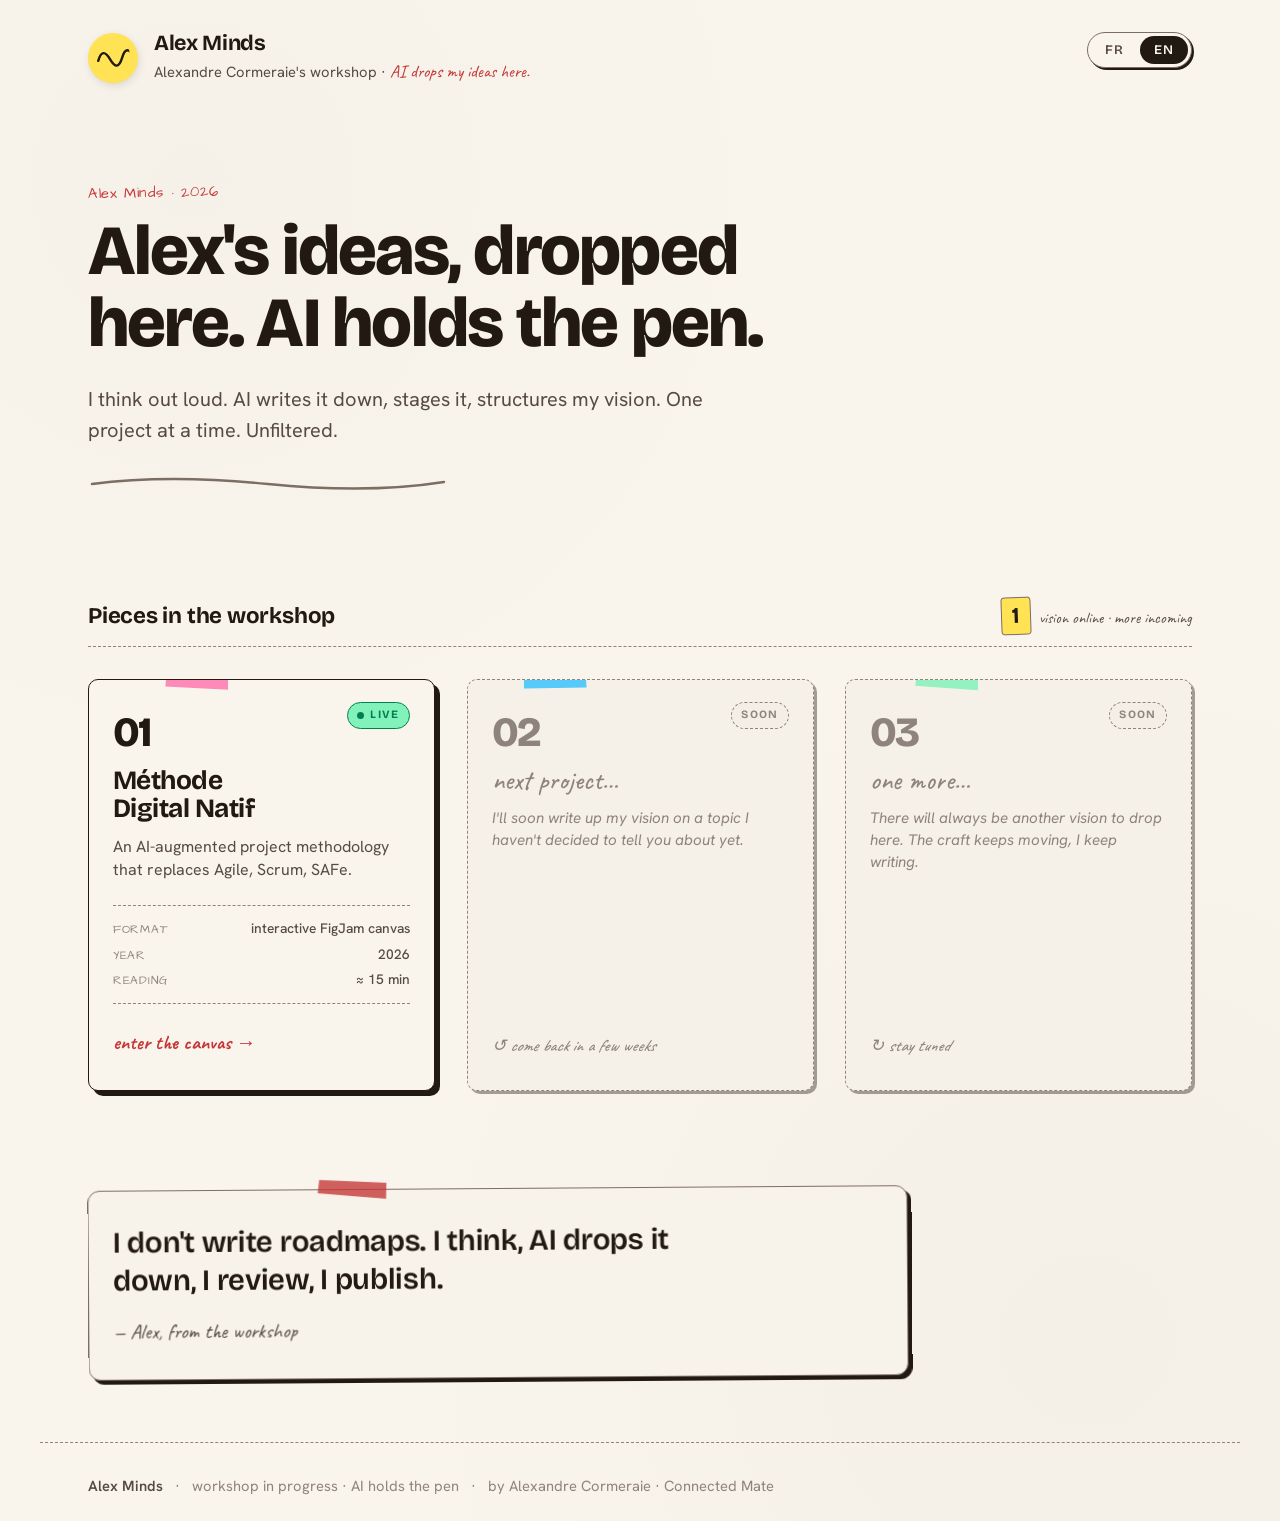
==== index.html @ 27832b53 "Initial commit — Alex Minds atelier Home FR/EN + vision 01 "Méthode Digital Natif" (canvas pan/zoom " ====
<!DOCTYPE html>
<html lang="fr">
<head>
  <meta charset="UTF-8" />
  <meta name="viewport" content="width=device-width, initial-scale=1" />
  <title>Alex Minds · L'atelier où l'IA pose mes idées</title>
  <meta name="description" content="Alex Minds — les idées d'Alex, posées ici. L'IA tient la plume. Atelier d'Alexandre Cormeraie (Connected Mate)." />

  <link rel="preconnect" href="https://fonts.googleapis.com">
  <link rel="preconnect" href="https://fonts.gstatic.com" crossorigin>
  <link href="https://fonts.googleapis.com/css2?family=Bricolage+Grotesque:opsz,wght@12..96,600;12..96,700;12..96,800&family=Hanken+Grotesk:wght@400;500;600;700&family=Caveat:wght@500;700&family=Architects+Daughter&display=swap" rel="stylesheet">

  <link rel="stylesheet" href="home.css" />
</head>
<body>

<!-- SVG filter ink (rendu griffonné des flèches) -->
<svg width="0" height="0" style="position:absolute" aria-hidden="true">
  <filter id="ink">
    <feTurbulence type="fractalNoise" baseFrequency="0.018" numOctaves="2" seed="3"/>
    <feDisplacementMap in="SourceGraphic" scale="1.2"/>
  </filter>
</svg>

<header class="home-header">
  <div class="brand-block">
    <span class="brand-mark" aria-hidden="true">
      <svg width="34" height="34" viewBox="0 0 34 34"><path d="M2 18 Q 8 4 14 18 T 26 18 T 38 18" fill="none" stroke="currentColor" stroke-width="2.4" stroke-linecap="round"/></svg>
    </span>
    <div>
      <h1>Alex Minds</h1>
      <p><span
           data-fr="l'atelier d'Alexandre Cormeraie · "
           data-en="Alexandre Cormeraie's workshop · ">l'atelier d'Alexandre Cormeraie · </span><span class="hand"
           data-fr="l'IA pose mes idées ici."
           data-en="AI drops my ideas here.">l'IA pose mes idées ici.</span></p>
    </div>
  </div>

  <div class="lang-toggle" role="tablist" aria-label="Langue / Language">
    <button type="button" class="lang-btn is-active" data-lang="fr" aria-pressed="true">FR</button>
    <button type="button" class="lang-btn" data-lang="en" aria-pressed="false">EN</button>
  </div>
</header>

<main class="home-main">

  <!-- ───────────────────────────────────────────────────────────
       INTRO — manifeste court, bilingue
       ─────────────────────────────────────────────────────────── -->
  <section class="intro">
    <p class="intro-eyebrow"
       data-fr="Alex Minds · 2026"
       data-en="Alex Minds · 2026">Alex Minds · 2026</p>

    <h2 class="intro-title"
        data-fr="Les idées d'Alex, posées ici. L'IA tient la plume."
        data-en="Alex's ideas, dropped here. AI holds the pen.">Les idées d'Alex, posées ici. L'IA tient la plume.</h2>

    <p class="intro-lede"
       data-fr="Je pense, je décris à voix haute. L'IA écrit, met en scène, structure ma vision. Un projet à la fois. Sans filtre."
       data-en="I think out loud. AI writes it down, stages it, structures my vision. One project at a time. Unfiltered.">
      Je pense, je décris à voix haute. L'IA écrit, met en scène, structure ma vision. Un projet à la fois. Sans filtre.
    </p>

    <span class="intro-line" aria-hidden="true">
      <svg viewBox="0 0 360 24"><path d="M4 14 Q 80 4 180 14 T 356 12" fill="none" stroke="currentColor" stroke-width="2.4" stroke-linecap="round"/></svg>
    </span>
  </section>

  <!-- ───────────────────────────────────────────────────────────
       GRILLE DES VISIONS
       ─────────────────────────────────────────────────────────── -->
  <section class="visions" aria-labelledby="visions-title">
    <header class="visions-head">
      <h3 id="visions-title"
          data-fr="Les pièces de l'atelier"
          data-en="Pieces in the workshop">Les pièces de l'atelier</h3>
      <p class="visions-counter">
        <span class="counter-num">1</span>
        <span class="counter-label hand"
              data-fr="vision en ligne · d'autres arrivent"
              data-en="vision online · more incoming">vision en ligne · d'autres arrivent</span>
      </p>
    </header>

    <div class="visions-grid">

      <!-- ═══ 01 — MÉTHODE DIGITAL NATIF (actif) ═══ -->
      <a class="vision-card vision-card-live has-washi has-washi--pink"
         href="methode-digital-natif.html">
        <span class="vision-num">01</span>
        <span class="vision-status">
          <span class="status-dot"></span>
          <span class="status-text"
                data-fr="EN LIGNE"
                data-en="LIVE">EN LIGNE</span>
        </span>

        <h4 class="vision-title">Méthode Digital&nbsp;Natif</h4>

        <p class="vision-tagline"
           data-fr="Une méthodologie projet IA-augmentée qui remplace Agile, Scrum, SAFe."
           data-en="An AI-augmented project methodology that replaces Agile, Scrum, SAFe.">
          Une méthodologie projet IA-augmentée qui remplace Agile, Scrum, SAFe.
        </p>

        <ul class="vision-meta">
          <li>
            <span class="meta-key"
                  data-fr="format"
                  data-en="format">format</span>
            <span class="meta-val"
                  data-fr="canvas FigJam interactif"
                  data-en="interactive FigJam canvas">canvas FigJam interactif</span>
          </li>
          <li>
            <span class="meta-key"
                  data-fr="année"
                  data-en="year">année</span>
            <span class="meta-val">2026</span>
          </li>
          <li>
            <span class="meta-key"
                  data-fr="lecture"
                  data-en="reading">lecture</span>
            <span class="meta-val"
                  data-fr="≈ 15 min"
                  data-en="≈ 15 min">≈ 15 min</span>
          </li>
        </ul>

        <span class="vision-cta hand"
              data-fr="entrer dans le canvas →"
              data-en="enter the canvas →">entrer dans le canvas →</span>
      </a>

      <!-- ═══ 02 — SLOT À VENIR ═══ -->
      <article class="vision-card vision-card-soon has-washi has-washi--blue"
               aria-disabled="true">
        <span class="vision-num">02</span>
        <span class="vision-status status-soon">
          <span class="status-text"
                data-fr="BIENTÔT"
                data-en="SOON">BIENTÔT</span>
        </span>

        <h4 class="vision-title vision-title-soon hand"
            data-fr="le prochain projet…"
            data-en="next project…">le prochain projet…</h4>

        <p class="vision-tagline-soon"
           data-fr="J'écris bientôt ma vision sur un sujet que je n'ai pas encore décidé de te dire."
           data-en="I'll soon write up my vision on a topic I haven't decided to tell you about yet.">
          J'écris bientôt ma vision sur un sujet que je n'ai pas encore décidé de te dire.
        </p>

        <span class="vision-cta vision-cta-disabled hand"
              data-fr="↺ reviens ici dans quelques semaines"
              data-en="↺ come back in a few weeks">↺ reviens ici dans quelques semaines</span>
      </article>

      <!-- ═══ 03 — SLOT À VENIR ═══ -->
      <article class="vision-card vision-card-soon has-washi has-washi--mint"
               aria-disabled="true">
        <span class="vision-num">03</span>
        <span class="vision-status status-soon">
          <span class="status-text"
                data-fr="BIENTÔT"
                data-en="SOON">BIENTÔT</span>
        </span>

        <h4 class="vision-title vision-title-soon hand"
            data-fr="encore une…"
            data-en="one more…">encore une…</h4>

        <p class="vision-tagline-soon"
           data-fr="Il y aura toujours une nouvelle vision à poser ici. Le métier change, j'écris au fur et à mesure."
           data-en="There will always be another vision to drop here. The craft keeps moving, I keep writing.">
          Il y aura toujours une nouvelle vision à poser ici. Le métier change, j'écris au fur et à mesure.
        </p>

        <span class="vision-cta vision-cta-disabled hand"
              data-fr="↻ stay tuned"
              data-en="↻ stay tuned">↻ stay tuned</span>
      </article>

    </div>
  </section>

  <!-- ───────────────────────────────────────────────────────────
       SECTION SIGNATURE
       ─────────────────────────────────────────────────────────── -->
  <section class="signature-section">
    <p class="signature-quote"
       data-fr="Je ne fais pas de roadmap. Je pense, l'IA pose, je relis, je publie."
       data-en="I don't write roadmaps. I think, AI drops it down, I review, I publish.">
      Je ne fais pas de roadmap. Je pense, l'IA pose, je relis, je publie.
    </p>
    <p class="signature-sign hand"
       data-fr="— Alex, depuis l'atelier"
       data-en="— Alex, from the workshop">— Alex, depuis l'atelier</p>
  </section>

</main>

<footer class="home-footer">
  <p>
    <strong>Alex Minds</strong>
    <span class="footer-sep">·</span>
    <span data-fr="l'atelier en cours · l'IA tient la plume"
          data-en="workshop in progress · AI holds the pen">l'atelier en cours · l'IA tient la plume</span>
    <span class="footer-sep">·</span>
    <span class="footer-author" data-fr="par Alexandre Cormeraie · Connected Mate"
          data-en="by Alexandre Cormeraie · Connected Mate">par Alexandre Cormeraie · Connected Mate</span>
  </p>
</footer>

<script>
  // ════════════════ LANG TOGGLE (FR / EN) ════════════════
  (function () {
    const STORE_KEY = 'ac-vision-lang';

    function applyLang(lang) {
      // Texte des éléments avec data-fr / data-en
      document.querySelectorAll('[data-fr], [data-en]').forEach(el => {
        const v = el.dataset[lang];
        if (v) el.textContent = v;
      });

      // État visuel des boutons + ARIA
      document.querySelectorAll('.lang-btn').forEach(btn => {
        const active = btn.dataset.lang === lang;
        btn.classList.toggle('is-active', active);
        btn.setAttribute('aria-pressed', active ? 'true' : 'false');
      });

      // Lang attribute du <html> pour cohérence sémantique
      document.documentElement.setAttribute('lang', lang);

      // Persist
      try { localStorage.setItem(STORE_KEY, lang); } catch (e) { /* ignore */ }
    }

    // Init au chargement : reprend la préférence ou la langue navigateur
    let initial = 'fr';
    try {
      const stored = localStorage.getItem(STORE_KEY);
      if (stored === 'fr' || stored === 'en') {
        initial = stored;
      } else if (navigator.language && navigator.language.toLowerCase().startsWith('en')) {
        initial = 'en';
      }
    } catch (e) { /* ignore */ }
    applyLang(initial);

    // Écouteurs sur les boutons
    document.querySelectorAll('.lang-btn').forEach(btn => {
      btn.addEventListener('click', () => applyLang(btn.dataset.lang));
    });

    // Raccourci clavier : L pour toggle
    document.addEventListener('keydown', e => {
      if (e.key === 'l' || e.key === 'L') {
        const cur = document.documentElement.getAttribute('lang') || 'fr';
        applyLang(cur === 'fr' ? 'en' : 'fr');
      }
    });
  })();
</script>

</body>
</html>
---- home.css ----
/* ════════════════════════════════════════════════════════════════════
   ALEXANDRE CORMERAIE — HOMEPAGE
   Style : FigJam papier crème, sticky notes, encre manuscrite
   ════════════════════════════════════════════════════════════════════ */

:root {
  /* Surfaces */
  --paper: oklch(0.97 0.012 80);
  --paper-shade: oklch(0.945 0.012 80);
  --paper-shadow: oklch(0 0 0 / 0.10);

  /* Encres */
  --ink: oklch(0.22 0.018 60);
  --ink-soft: oklch(0.42 0.018 60);
  --ink-faint: oklch(0.62 0.018 60);
  --ink-line: oklch(0.55 0.025 60);

  /* Sticky notes (saturés FigJam) */
  --yellow: oklch(0.92 0.16 95);
  --pink: oklch(0.78 0.20 0);
  --pink-deep: oklch(0.55 0.20 5);
  --mint: oklch(0.88 0.13 160);
  --mint-deep: oklch(0.52 0.14 162);
  --blue: oklch(0.78 0.16 240);
  --blue-deep: oklch(0.45 0.14 240);
  --carmillon: oklch(0.55 0.18 25);

  /* Typo */
  --display: 'Bricolage Grotesque', 'Inter', system-ui, sans-serif;
  --body: 'Hanken Grotesk', system-ui, sans-serif;
  --hand: 'Caveat', 'Architects Daughter', cursive;
  --note: 'Architects Daughter', cursive;

  /* Espaces (4pt scale) */
  --s-1: 4px;
  --s-2: 8px;
  --s-3: 12px;
  --s-4: 16px;
  --s-5: 24px;
  --s-6: 32px;
  --s-7: 48px;
  --s-8: 64px;
  --s-9: 96px;

  /* Tokens responsives unifiés — utilisés partout pour garantir la cohérence */
  /* Desktop par défaut. Override aux breakpoints plus bas */
  --space-page: var(--s-7);      /* padding gauche/droite des sections principales */
  --space-section: var(--s-9);   /* écart entre blocs majeurs (intro → visions → signature) */
  --space-card: var(--s-5);      /* padding intérieur d'une carte */
  --space-card-y: var(--s-6);    /* padding vertical d'une carte */
  --space-inner: var(--s-4);     /* gap entre éléments d'une même rangée */
  --space-stack: var(--s-3);     /* gap entre lignes dans un bloc texte */

  --ease-out-q: cubic-bezier(0.16, 1, 0.3, 1);
}

/* Tablet (≤1024) : on resserre légèrement */
@media (max-width: 1024px) {
  :root {
    --space-page: var(--s-6);
    --space-section: var(--s-7);
    --space-card-y: var(--s-5);
  }
}

/* Mobile (≤720) : encore plus compact */
@media (max-width: 720px) {
  :root {
    --space-page: var(--s-5);
    --space-section: var(--s-7);
    --space-card: var(--s-4);
    --space-card-y: var(--s-5);
    --space-inner: var(--s-3);
    --space-stack: var(--s-2);
  }
}

/* Small phones (≤480) : plancher cohérent */
@media (max-width: 480px) {
  :root {
    --space-page: var(--s-4);
    --space-section: var(--s-6);
    --space-card: var(--s-4);
    --space-card-y: var(--s-4);
  }
}

* { box-sizing: border-box; margin: 0; padding: 0; }

html, body {
  font-family: var(--body);
  font-size: 16px;
  line-height: 1.5;
  color: var(--ink);
  background: var(--paper);
  background-image:
    radial-gradient(circle at 15% 12%, oklch(from var(--paper) calc(l - 0.012) c h) 0%, transparent 35%),
    radial-gradient(circle at 85% 88%, oklch(from var(--paper) calc(l - 0.018) c h) 0%, transparent 40%);
  min-height: 100vh;
}

.hand { font-family: var(--hand); }

/* ════════════════ HEADER ════════════════ */
.home-header {
  display: flex;
  justify-content: space-between;
  align-items: flex-start;
  padding: var(--space-card-y) var(--space-page);
  max-width: 1200px;
  margin: 0 auto;
  gap: var(--space-inner);
}

.brand-block {
  display: flex;
  align-items: center;
  gap: var(--s-4);
}

.brand-mark {
  display: inline-flex;
  width: 50px; height: 50px;
  align-items: center;
  justify-content: center;
  background: var(--yellow);
  color: var(--ink);
  border-radius: 50%;
  box-shadow:
    0 1px 0 oklch(0.90 0.04 90),
    1px 3px 8px var(--paper-shadow);
  transform: rotate(-7deg);
  flex-shrink: 0;
}

.brand-block h1 {
  font-family: var(--display);
  font-weight: 700;
  font-size: 1.35rem;
  line-height: 1.1;
  letter-spacing: -0.015em;
}
.brand-block p {
  font-size: 0.92rem;
  color: var(--ink-soft);
  margin-top: 2px;
}
.brand-block p .hand {
  color: var(--carmillon);
  font-size: 1.1rem;
}

/* Lang toggle */
.lang-toggle {
  display: inline-flex;
  background: var(--paper);
  border: 1.5px solid var(--ink-line);
  border-radius: 999px;
  padding: 3px;
  gap: 2px;
  box-shadow: 2px 2px 0 var(--ink);
}
.lang-btn {
  font-family: var(--display);
  font-weight: 600;
  font-size: 0.82rem;
  letter-spacing: 0.08em;
  padding: 6px 14px;
  border: none;
  background: transparent;
  color: var(--ink-soft);
  border-radius: 999px;
  cursor: pointer;
  transition: background 180ms var(--ease-out-q), color 180ms;
}
.lang-btn:hover { color: var(--ink); }
.lang-btn.is-active {
  background: var(--ink);
  color: var(--paper);
}

/* ════════════════ MAIN ════════════════ */
.home-main {
  max-width: 1200px;
  margin: 0 auto;
  padding: var(--space-card-y) var(--space-page) var(--s-8);
}

/* ── INTRO ── */
.intro {
  margin-top: var(--space-card-y);
  margin-bottom: var(--space-section);
  max-width: 760px;
  position: relative;
}
.intro-eyebrow {
  font-family: var(--note);
  font-size: 0.92rem;
  color: var(--carmillon);
  letter-spacing: 0.04em;
  margin-bottom: var(--s-3);
  transform: rotate(-1deg);
  display: inline-block;
}
.intro-title {
  font-family: var(--display);
  font-weight: 800;
  font-size: clamp(2.6rem, 5vw + 1rem, 4.4rem);
  line-height: 1.02;
  letter-spacing: -0.025em;
  margin-bottom: var(--s-5);
  color: var(--ink);
}
.intro-lede {
  font-size: clamp(1.05rem, 0.5vw + 1rem, 1.25rem);
  line-height: 1.55;
  color: var(--ink-soft);
  max-width: 60ch;
}
.intro-line {
  display: block;
  margin-top: var(--s-5);
  max-width: 360px;
  color: var(--ink-line);
}
.intro-line svg { width: 100%; height: auto; filter: url(#ink); }

/* ── SECTION VISIONS ── */
.visions {
  margin-bottom: var(--space-section);
}
.visions-head {
  display: flex;
  align-items: baseline;
  justify-content: space-between;
  margin-bottom: var(--space-card-y);
  padding-bottom: var(--space-stack);
  border-bottom: 1.5px dashed var(--ink-faint);
}
.visions-head h3 {
  font-family: var(--display);
  font-weight: 700;
  font-size: 1.4rem;
  letter-spacing: -0.01em;
  color: var(--ink);
}
.visions-counter {
  display: flex;
  align-items: baseline;
  gap: var(--s-2);
}
.counter-num {
  font-family: var(--display);
  font-weight: 700;
  font-size: 1.4rem;
  background: var(--yellow);
  color: var(--ink);
  padding: 1px 10px;
  border-radius: 4px;
  border: 1px solid var(--ink-line);
  display: inline-block;
  transform: rotate(-2deg);
}
.counter-label {
  font-size: 1rem;
  color: var(--ink-soft);
}

/* ── GRILLE ── */
.visions-grid {
  display: grid;
  grid-template-columns: repeat(auto-fit, minmax(320px, 1fr));
  gap: var(--space-card-y);
}

/* ── CARTE DE VISION ── */
.vision-card {
  position: relative;
  display: block;
  background: var(--paper);
  border: 1.6px solid var(--ink);
  border-radius: 10px;
  padding: var(--space-card-y) var(--space-card);
  box-shadow: 5px 5px 0 var(--ink);
  text-decoration: none;
  color: var(--ink);
  transition: transform 250ms var(--ease-out-q), box-shadow 250ms;
  overflow: hidden;
  min-height: 360px;
  display: flex;
  flex-direction: column;
}

.vision-card-live {
  cursor: pointer;
}
.vision-card-live:hover {
  transform: translate(-2px, -3px);
  box-shadow: 8px 8px 0 var(--ink);
}
.vision-card-live:active {
  transform: translate(2px, 2px);
  box-shadow: 2px 2px 0 var(--ink);
}

.vision-card-soon {
  background: oklch(from var(--paper) calc(l - 0.012) c h);
  border-color: var(--ink-faint);
  border-style: dashed;
  box-shadow: 3px 3px 0 oklch(from var(--ink) l c h / 0.4);
  cursor: default;
}

.vision-num {
  font-family: var(--display);
  font-weight: 800;
  font-size: 2.6rem;
  line-height: 1;
  color: var(--ink);
  letter-spacing: -0.04em;
  margin-bottom: var(--s-3);
  display: block;
}
.vision-card-soon .vision-num {
  color: var(--ink-faint);
}

.vision-status {
  position: absolute;
  top: 22px;
  right: 24px;
  display: inline-flex;
  align-items: center;
  gap: 6px;
  font-family: var(--display);
  font-weight: 700;
  font-size: 0.7rem;
  letter-spacing: 0.12em;
  padding: 4px 9px;
  border-radius: 999px;
  background: var(--mint);
  color: var(--mint-deep);
  border: 1px solid var(--mint-deep);
}
.status-dot {
  display: inline-block;
  width: 7px; height: 7px;
  border-radius: 50%;
  background: var(--mint-deep);
  animation: status-pulse 1.6s ease-in-out infinite;
}
@keyframes status-pulse {
  0%, 100% { opacity: 1; transform: scale(1); }
  50%      { opacity: 0.55; transform: scale(0.78); }
}
.status-soon {
  background: oklch(from var(--paper) calc(l - 0.02) c h);
  color: var(--ink-faint);
  border-color: var(--ink-faint);
  border-style: dashed;
}

.vision-title {
  font-family: var(--display);
  font-weight: 700;
  font-size: 1.65rem;
  line-height: 1.08;
  letter-spacing: -0.02em;
  margin-bottom: var(--s-3);
  color: var(--ink);
  max-width: 14ch;
}
.vision-title-soon {
  font-family: var(--hand);
  font-weight: 500;
  font-size: 1.7rem;
  letter-spacing: 0;
  color: var(--ink-faint);
}

.vision-tagline {
  font-size: 1rem;
  line-height: 1.45;
  color: var(--ink-soft);
  margin-bottom: var(--s-5);
  flex: 1;
}
.vision-tagline-soon {
  font-size: 0.95rem;
  line-height: 1.45;
  color: var(--ink-faint);
  margin-bottom: var(--s-5);
  font-style: italic;
  flex: 1;
}

.vision-meta {
  list-style: none;
  display: flex;
  flex-direction: column;
  gap: 4px;
  margin-bottom: var(--s-5);
  padding: var(--s-3) 0;
  border-top: 1px dashed var(--ink-faint);
  border-bottom: 1px dashed var(--ink-faint);
}
.vision-meta li {
  display: flex;
  justify-content: space-between;
  align-items: baseline;
  font-size: 0.86rem;
}
.meta-key {
  font-family: var(--note);
  color: var(--ink-faint);
  letter-spacing: 0.06em;
  font-size: 0.78rem;
  text-transform: uppercase;
}
.meta-val {
  color: var(--ink-soft);
  font-weight: 500;
}

.vision-cta {
  font-family: var(--hand);
  font-size: 1.25rem;
  color: var(--carmillon);
  font-weight: 700;
  align-self: flex-start;
}
.vision-card-live:hover .vision-cta {
  text-decoration: underline;
  text-decoration-thickness: 2px;
  text-underline-offset: 4px;
}
.vision-cta-disabled {
  color: var(--ink-faint);
  font-size: 1.05rem;
  font-weight: 500;
  font-style: italic;
}

/* ── WASHI TAPE (réutilisé du canvas) ── */
.has-washi {
  position: relative;
}
.has-washi::before {
  content: "";
  position: absolute;
  z-index: 2;
  pointer-events: none;
  width: 64px; height: 18px;
  top: -8px; left: 14%;
  background-color: var(--yellow);
  color: oklch(0.62 0.10 90);
  background-image:
    repeating-linear-gradient(
      90deg,
      oklch(from currentColor l c h / 0) 0,
      oklch(from currentColor l c h / 0) 6px,
      oklch(from currentColor l c h / 0.08) 6px,
      oklch(from currentColor l c h / 0.08) 7px
    );
  clip-path: polygon(2% 12%, 98% 4%, 99% 92%, 1% 86%);
  box-shadow: 0 1.5px 3px oklch(0 0 0 / 0.10);
  opacity: 0.85;
  transform: rotate(-3deg);
}
.has-washi--pink::before {
  background-color: var(--pink);
  color: var(--pink-deep);
  transform: rotate(2deg);
  left: 22%;
}
.has-washi--blue::before {
  background-color: var(--blue);
  color: var(--blue-deep);
  transform: rotate(-2deg);
  left: 16%;
}
.has-washi--mint::before {
  background-color: var(--mint);
  color: var(--mint-deep);
  transform: rotate(3deg);
  left: 20%;
}

/* ── SECTION SIGNATURE ── */
.signature-section {
  margin-top: var(--space-section);
  padding: var(--space-card-y) var(--space-card);
  background: oklch(from var(--paper) calc(l - 0.008) c h);
  border: 1.5px solid var(--ink-line);
  border-radius: 12px;
  position: relative;
  max-width: 820px;
  transform: rotate(-0.4deg);
  box-shadow: 4px 4px 0 var(--ink);
}
.signature-section::after {
  content: "";
  position: absolute;
  top: -10px; left: 28%;
  width: 70px; height: 18px;
  background: var(--carmillon);
  opacity: 0.78;
  clip-path: polygon(2% 12%, 98% 4%, 99% 92%, 1% 86%);
  transform: rotate(4deg);
}
.signature-quote {
  font-family: var(--display);
  font-weight: 600;
  font-size: clamp(1.3rem, 1.4vw + 0.9rem, 1.85rem);
  line-height: 1.3;
  color: var(--ink);
  max-width: 30ch;
  margin-bottom: var(--s-4);
  letter-spacing: -0.01em;
}
.signature-sign {
  font-size: 1.3rem;
  color: var(--ink-soft);
}

/* ── FOOTER ── */
.home-footer {
  max-width: 1200px;
  margin: 0 auto;
  padding: var(--space-card-y) var(--space-page) var(--space-card);
  border-top: 1.5px dashed var(--ink-faint);
  font-size: 0.92rem;
  color: var(--ink-faint);
}
.home-footer strong {
  color: var(--ink-soft);
  font-weight: 600;
}
.footer-sep {
  margin: 0 var(--s-2);
  color: var(--ink-faint);
}

/* ════════════════ MOBILE ════════════════ */
/* ════════════════ MOBILE LAYOUT (≤720px) ════════════════ */
/* Les paddings/gaps sont gérés par les tokens --space-* qui s'adaptent automatiquement. */
/* Ici uniquement les changements de LAYOUT (flex direction, grid columns) qui ne peuvent pas être tokenisés. */
@media (max-width: 720px) {
  .home-header { flex-direction: column; }
  .visions-head {
    flex-direction: column;
    gap: var(--space-stack);
    align-items: flex-start;
  }
  .visions-grid { grid-template-columns: 1fr; }
  .vision-card { min-height: 0; }
}

/* ════════════════ ENTRY ANIMATION ════════════════ */
@keyframes card-drop-in {
  from { opacity: 0; transform: translateY(14px) scale(0.985); }
  to   { opacity: 1; transform: translateY(0) scale(1); }
}
.vision-card { animation: card-drop-in 600ms var(--ease-out-q) both; }
.vision-card:nth-child(1) { animation-delay: 80ms; }
.vision-card:nth-child(2) { animation-delay: 200ms; }
.vision-card:nth-child(3) { animation-delay: 320ms; }

@media (prefers-reduced-motion: reduce) {
  .vision-card { animation: none; }
  .status-dot { animation: none; }
}
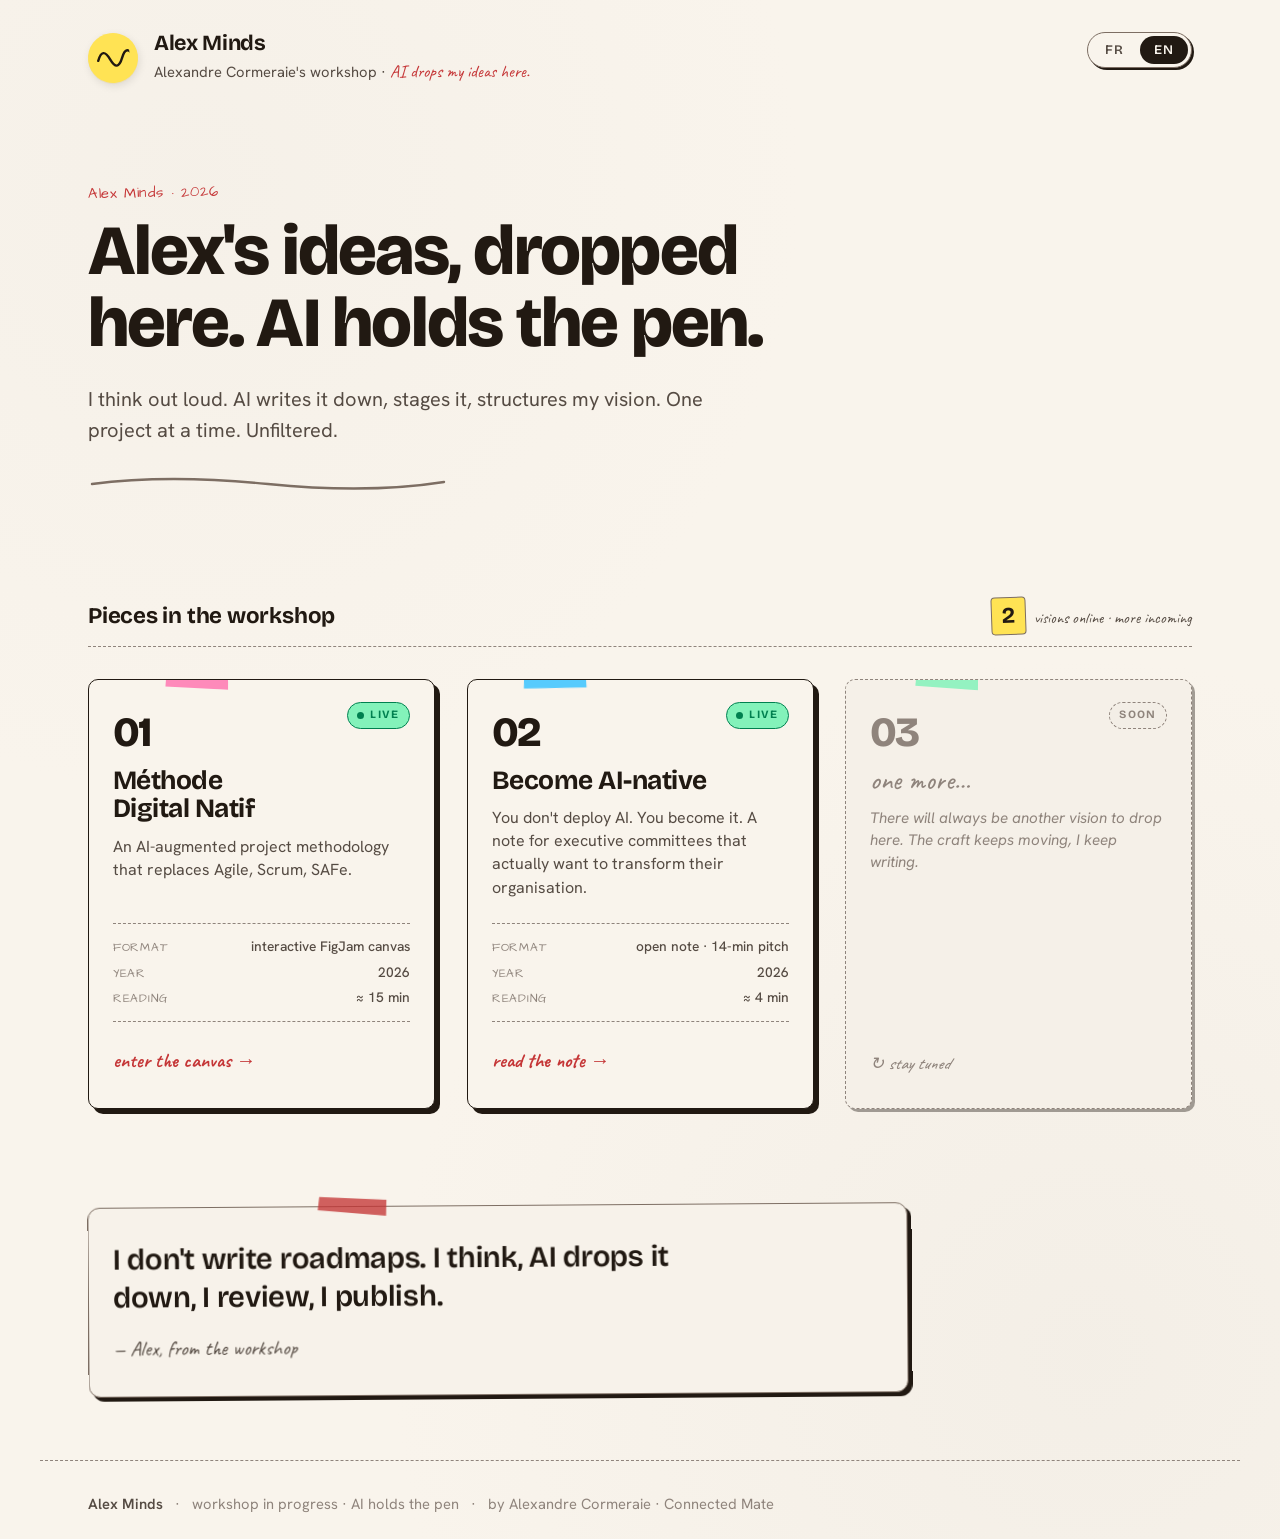
==== commit d2e47776: "fix: dégage les flèches parasites qui passent par-dessus Browser 2 User feedback : "des flèches vert" ====
--- a/index.html
+++ b/index.html
@@ -77,10 +77,10 @@
           data-fr="Les pièces de l'atelier"
           data-en="Pieces in the workshop">Les pièces de l'atelier</h3>
       <p class="visions-counter">
-        <span class="counter-num">1</span>
+        <span class="counter-num">2</span>
         <span class="counter-label hand"
-              data-fr="vision en ligne · d'autres arrivent"
-              data-en="vision online · more incoming">vision en ligne · d'autres arrivent</span>
+              data-fr="visions en ligne · d'autres arrivent"
+              data-en="visions online · more incoming">visions en ligne · d'autres arrivent</span>
       </p>
     </header>
 
@@ -135,30 +135,56 @@
               data-en="enter the canvas →">entrer dans le canvas →</span>
       </a>
 
-      <!-- ═══ 02 — SLOT À VENIR ═══ -->
-      <article class="vision-card vision-card-soon has-washi has-washi--blue"
-               aria-disabled="true">
+      <!-- ═══ 02 — DEVENIR AI-NATIVE (actif) ═══ -->
+      <a class="vision-card vision-card-live has-washi has-washi--blue"
+         href="vision-02.html">
         <span class="vision-num">02</span>
-        <span class="vision-status status-soon">
+        <span class="vision-status">
+          <span class="status-dot"></span>
           <span class="status-text"
-                data-fr="BIENTÔT"
-                data-en="SOON">BIENTÔT</span>
+                data-fr="EN LIGNE"
+                data-en="LIVE">EN LIGNE</span>
         </span>
 
-        <h4 class="vision-title vision-title-soon hand"
-            data-fr="le prochain projet…"
-            data-en="next project…">le prochain projet…</h4>
-
-        <p class="vision-tagline-soon"
-           data-fr="J'écris bientôt ma vision sur un sujet que je n'ai pas encore décidé de te dire."
-           data-en="I'll soon write up my vision on a topic I haven't decided to tell you about yet.">
-          J'écris bientôt ma vision sur un sujet que je n'ai pas encore décidé de te dire.
+        <h4 class="vision-title"
+            data-fr="Devenir AI-native"
+            data-en="Become AI-native">Devenir AI-native</h4>
+
+        <p class="vision-tagline"
+           data-fr="On ne déploie pas l'IA. On le devient. Une note pour les comités exécutifs qui veulent vraiment transformer leur organisation."
+           data-en="You don't deploy AI. You become it. A note for executive committees that actually want to transform their organisation.">
+          On ne déploie pas l'IA. On le devient. Une note pour les comités exécutifs qui veulent vraiment transformer leur organisation.
         </p>
 
-        <span class="vision-cta vision-cta-disabled hand"
-              data-fr="↺ reviens ici dans quelques semaines"
-              data-en="↺ come back in a few weeks">↺ reviens ici dans quelques semaines</span>
-      </article>
+        <ul class="vision-meta">
+          <li>
+            <span class="meta-key"
+                  data-fr="format"
+                  data-en="format">format</span>
+            <span class="meta-val"
+                  data-fr="note ouverte · pitch 14 min"
+                  data-en="open note · 14-min pitch">note ouverte · pitch 14 min</span>
+          </li>
+          <li>
+            <span class="meta-key"
+                  data-fr="année"
+                  data-en="year">année</span>
+            <span class="meta-val">2026</span>
+          </li>
+          <li>
+            <span class="meta-key"
+                  data-fr="lecture"
+                  data-en="reading">lecture</span>
+            <span class="meta-val"
+                  data-fr="≈ 4 min"
+                  data-en="≈ 4 min">≈ 4 min</span>
+          </li>
+        </ul>
+
+        <span class="vision-cta hand"
+              data-fr="lire la note →"
+              data-en="read the note →">lire la note →</span>
+      </a>
 
       <!-- ═══ 03 — SLOT À VENIR ═══ -->
       <article class="vision-card vision-card-soon has-washi has-washi--mint"
